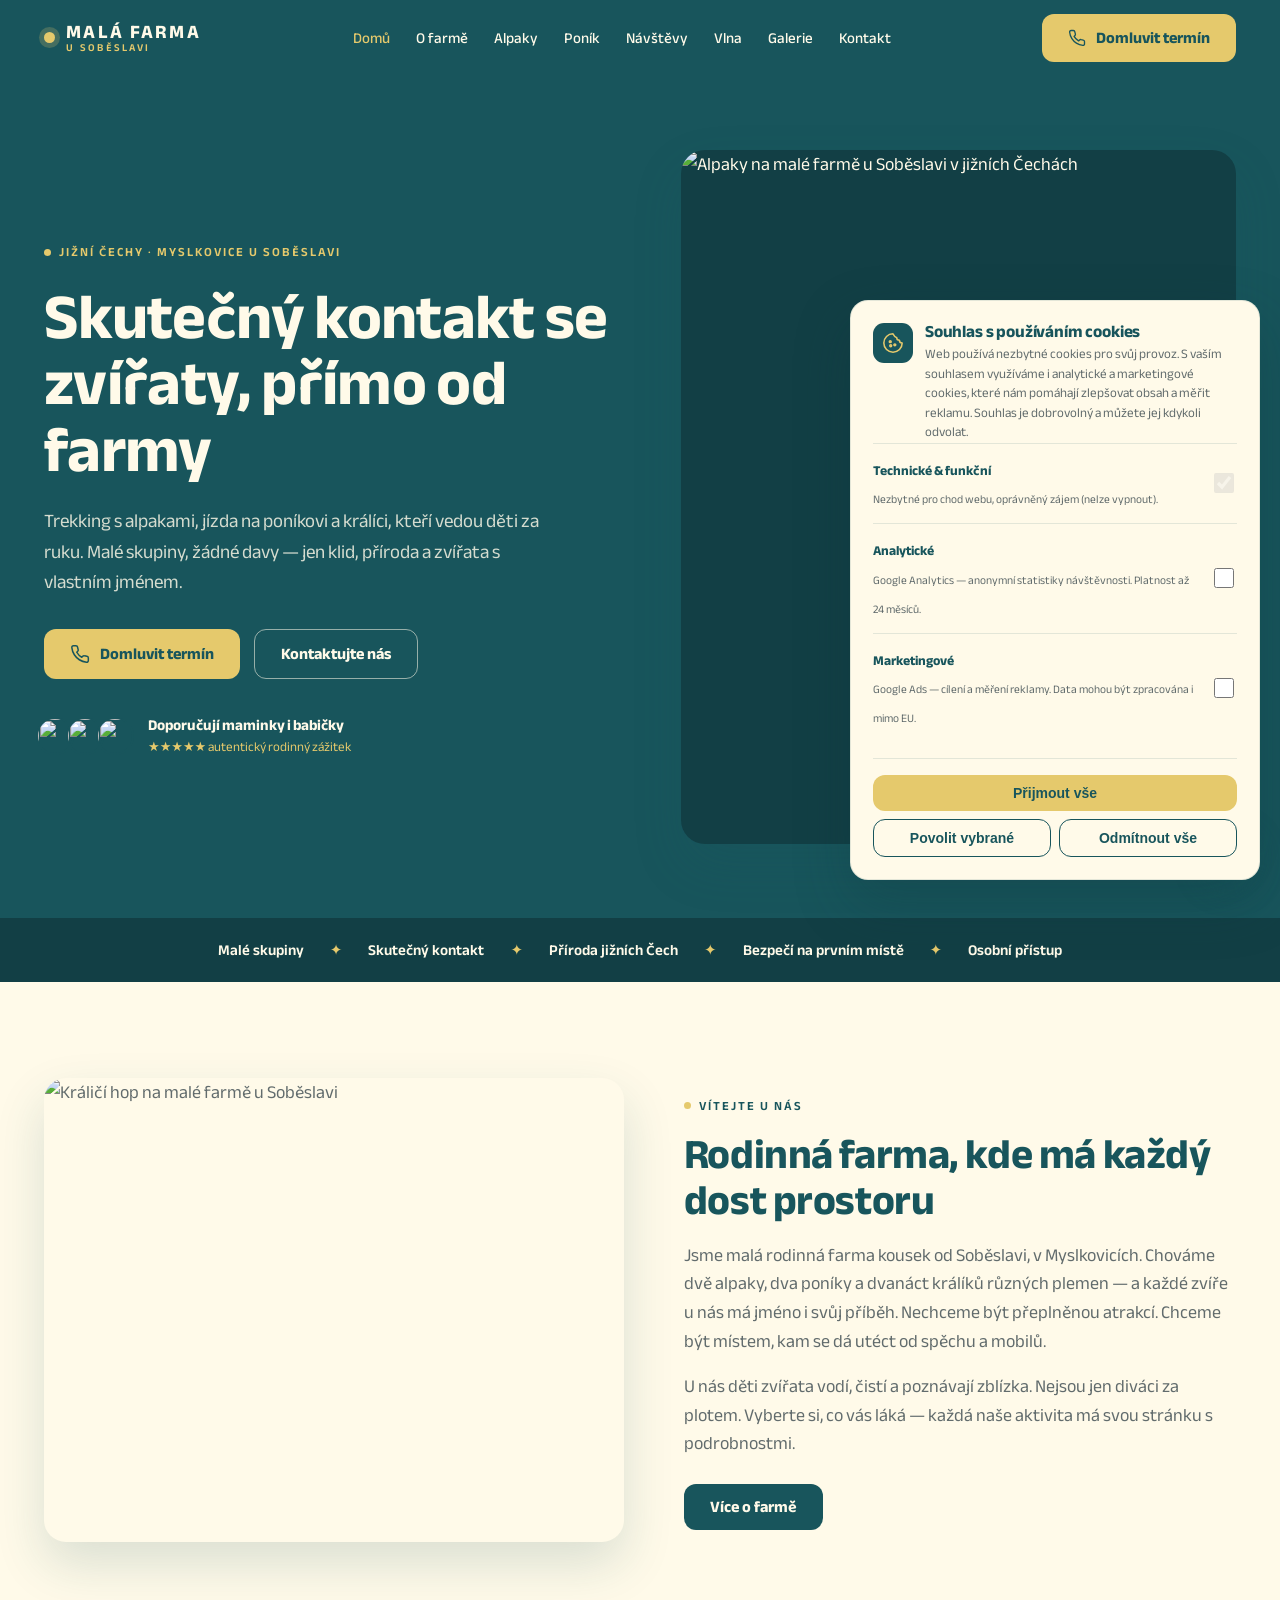
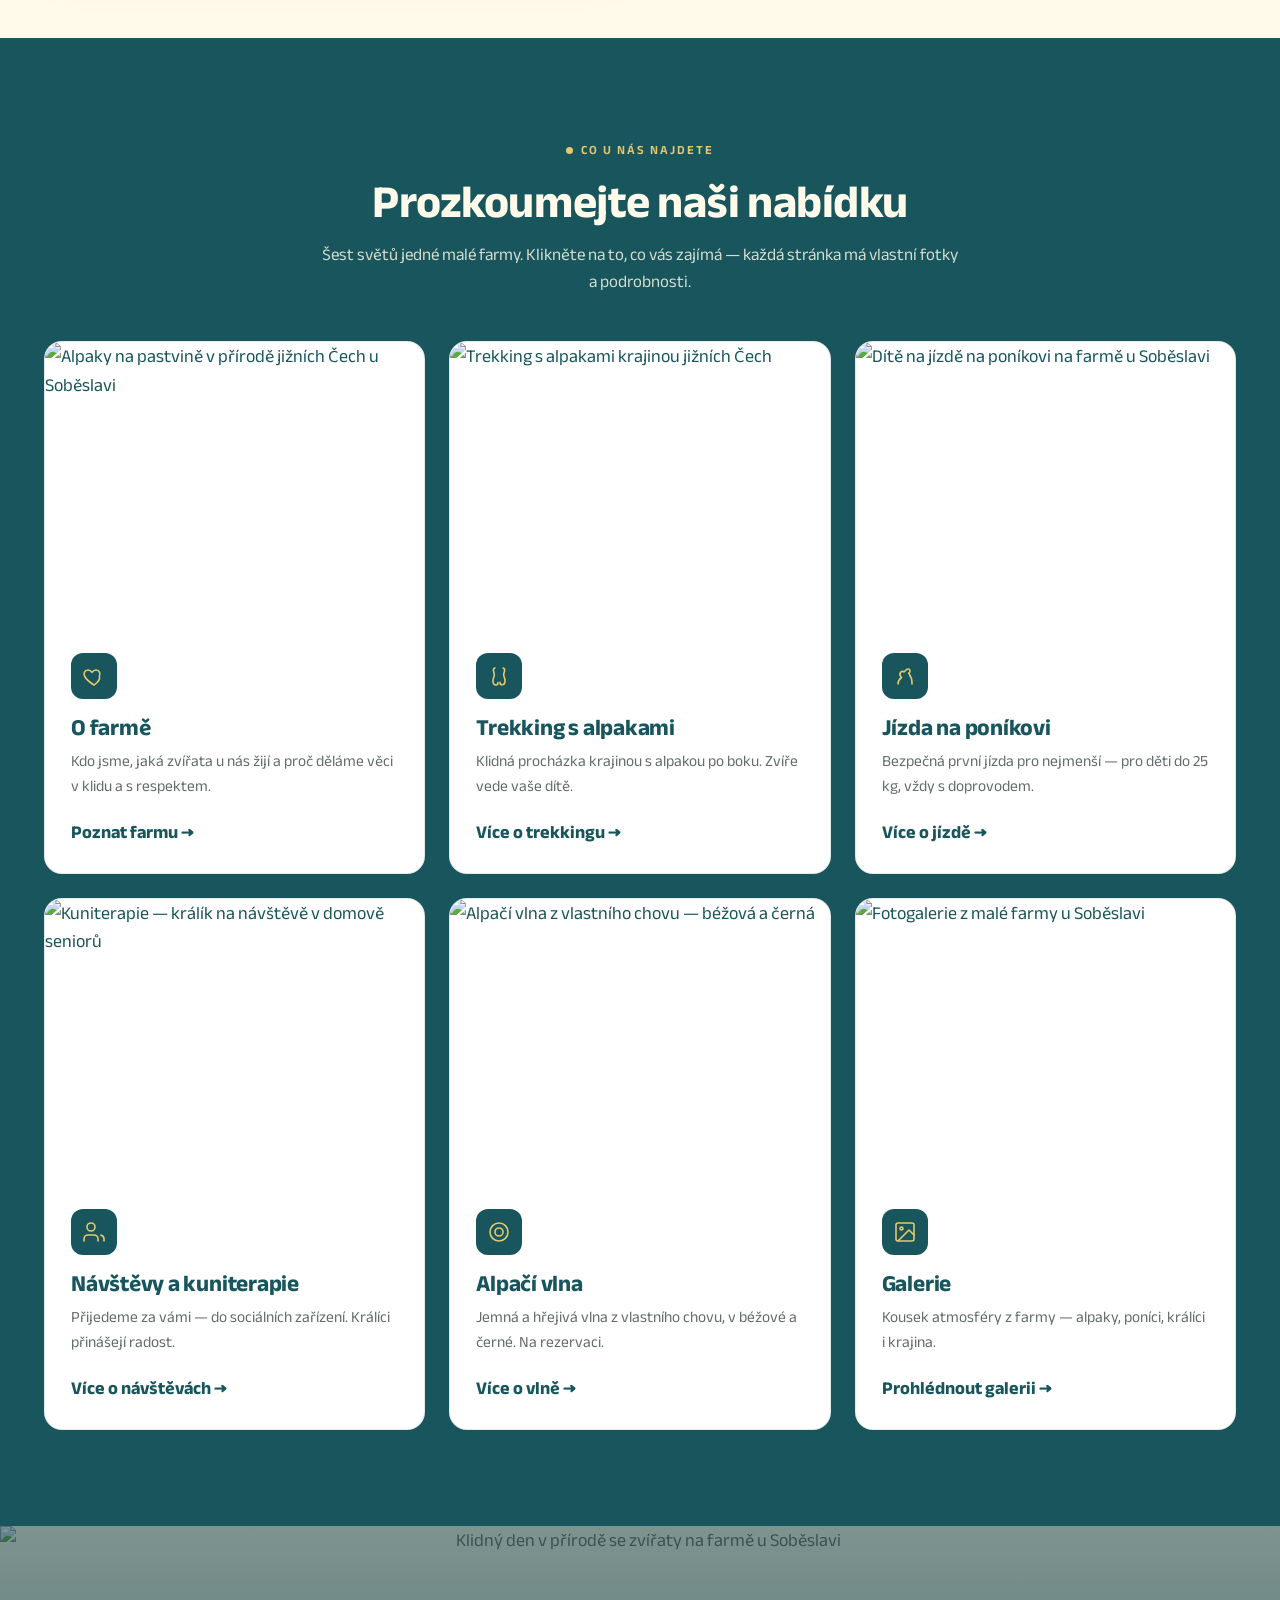
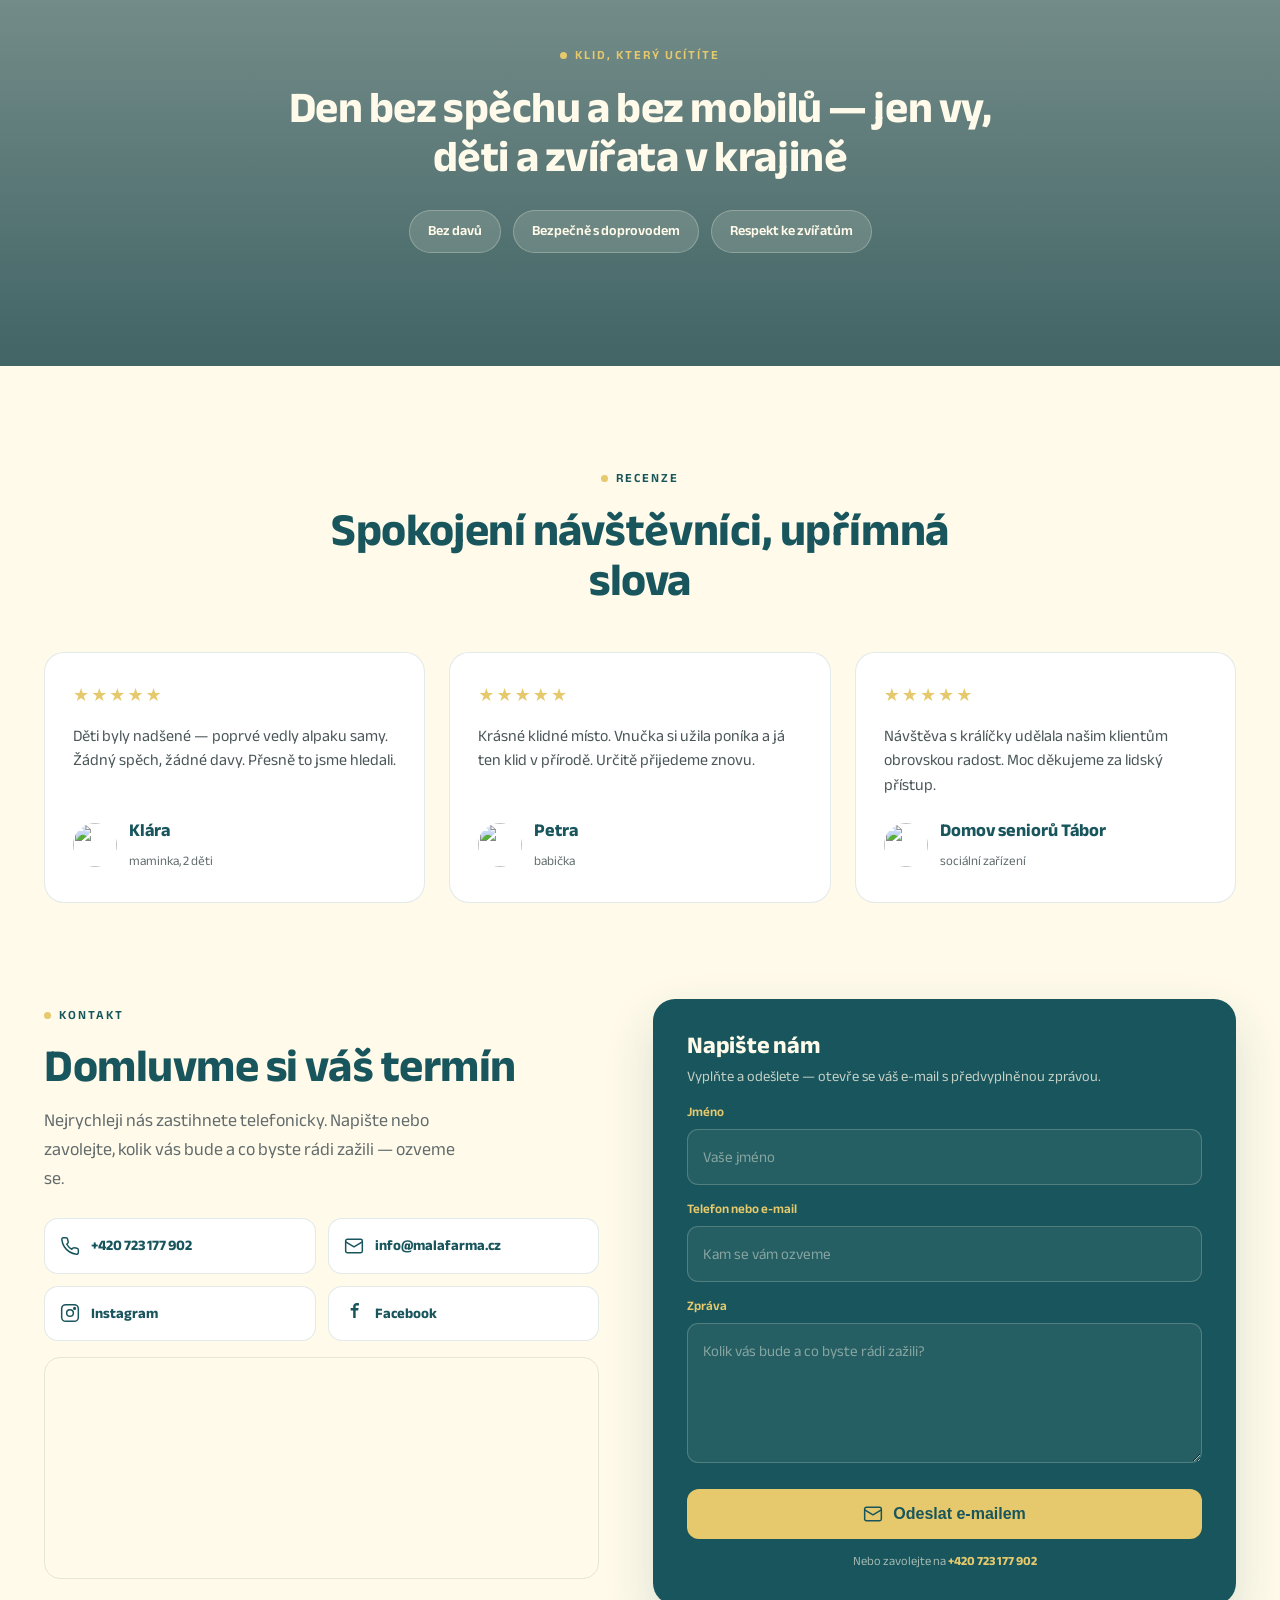
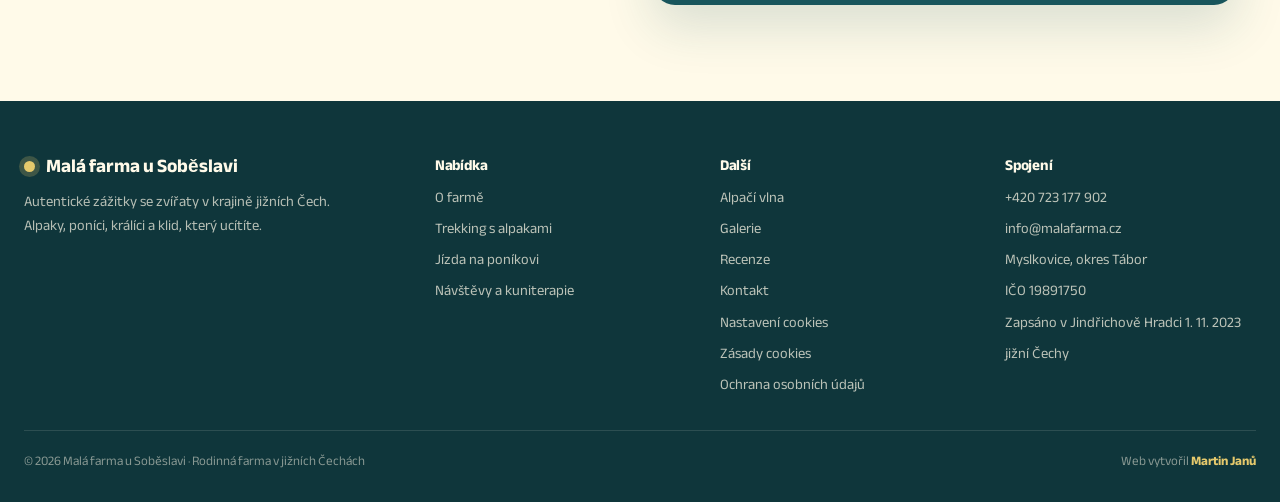
==== index.html @ 9b6f99ad "Add files via upload" ====
<!DOCTYPE html>
<html lang="cs">
<head>
<meta charset="UTF-8">
<script>
  window.dataLayer = window.dataLayer || [];
  function gtag(){dataLayer.push(arguments);}
  gtag('consent', 'default', {
    'analytics_storage': 'denied',
    'ad_storage': 'denied',
    'ad_user_data': 'denied',
    'ad_personalization': 'denied',
    'wait_for_update': 500
  });
</script>

<meta name="viewport" content="width=device-width, initial-scale=1.0">
<title>Malá farma u Soběslavi — alpaky, poníci a zážitky pro děti</title>
<meta name="description" content="Trekking s alpakami, jízda na poníkovi a kuniterapie s králíky u Soběslavi (Myslkovice, jižní Čechy). Malé skupiny, zážitky pro děti. Domluvte termín telefonicky.">
<link rel="canonical" href="https://www.malafarma.cz/">
<meta property="og:type" content="website">
<meta property="og:title" content="Malá farma u Soběslavi — alpaky, poníci a zážitky pro děti">
<meta property="og:description" content="Trekking s alpakami, jízda na poníkovi a kuniterapie s králíky u Soběslavi (Myslkovice, jižní Čechy). Malé skupiny, zážitky pro děti. Domluvte termín telefonicky.">
<meta property="og:image" content="images/alpaky-mala-farma-u-sobeslavi.jpg">
<meta name="twitter:card" content="summary_large_image">
<meta name="keywords" content="malá farma u Soběslavi, farma Soběslav, Myslkovice, alpaky, poníci, trekking s alpakami, zážitky pro děti, jižní Čechy, offline zážitky, kuniterapie, králíci">
<meta property="og:url" content="https://www.malafarma.cz/">
<meta property="og:locale" content="cs_CZ">
<meta property="og:site_name" content="Malá farma u Soběslavi">
<meta name="twitter:title" content="Malá farma u Soběslavi — alpaky, poníci a zážitky pro děti">
<meta name="twitter:description" content="Trekking s alpakami, jízda na poníkovi a kuniterapie s králíky u Soběslavi (Myslkovice, jižní Čechy). Malé skupiny, zážitky pro děti. Domluvte termín telefonicky.">
<meta name="referrer" content="strict-origin-when-cross-origin">
<meta http-equiv="X-Content-Type-Options" content="nosniff">
<link rel="preconnect" href="https://fonts.googleapis.com">
<link rel="preconnect" href="https://fonts.gstatic.com" crossorigin>
<link href="https://fonts.googleapis.com/css2?family=Anek+Bangla:wght@400;500;600;700;800&family=Baloo+2:wght@500;600;700&display=swap" rel="stylesheet">
<link rel="stylesheet" href="styles.css">
<script type="application/ld+json">
{
  "@context": "https://schema.org",
  "@type": "LocalBusiness",
  "@id": "https://www.malafarma.cz/#farma",
  "name": "Malá farma u Soběslavi",
  "url": "https://www.malafarma.cz/",
  "telephone": "+420723177902",
  "email": "info@malafarma.cz",
  "image": "https://www.malafarma.cz/images/alpaky-mala-farma-u-sobeslavi.jpg",
  "priceRange": "$",
  "address": {
    "@type": "PostalAddress",
    "addressLocality": "Myslkovice",
    "addressRegion": "Jihočeský kraj",
    "postalCode": "391 43",
    "addressCountry": "CZ"
  },
  "areaServed": {
    "@type": "AdministrativeArea",
    "name": "Jižní Čechy"
  },
  "sameAs": [
    "https://instagram.com",
    "https://facebook.com"
  ],
  "description": "Rodinná farma u Soběslavi — trekking s alpakami, jízda na poníkovi, kuniterapie s králíky a alpačí vlna.",
  "hasOfferCatalog": {
    "@type": "OfferCatalog",
    "name": "Zážitky a nabídka",
    "itemListElement": [
      {
        "@type": "Offer",
        "itemOffered": {
          "@type": "Service",
          "name": "Trekking s alpakami",
          "url": "https://www.malafarma.cz/trekking-s-alpakami.html"
        }
      },
      {
        "@type": "Offer",
        "itemOffered": {
          "@type": "Service",
          "name": "Jízda na poníkovi",
          "url": "https://www.malafarma.cz/jizda-na-ponikovi.html"
        }
      },
      {
        "@type": "Offer",
        "itemOffered": {
          "@type": "Service",
          "name": "Kuniterapie a návštěvy",
          "url": "https://www.malafarma.cz/navstevy-kuniterapie.html"
        }
      },
      {
        "@type": "Offer",
        "itemOffered": {
          "@type": "Product",
          "name": "Alpačí vlna",
          "url": "https://www.malafarma.cz/alpaci-vlna.html"
        }
      }
    ]
  }
}
</script>
<script type="application/ld+json">
{
  "@context": "https://schema.org",
  "@type": "WebSite",
  "name": "Malá farma u Soběslavi",
  "url": "https://www.malafarma.cz/",
  "inLanguage": "cs"
}
</script>
</head>
<body>

<!-- HEADER -->
<header class="site-header">
  <div class="bar">
    <a class="brand" href="index.html" aria-label="Malá farma u Soběslavi — domů">
      <span class="bdot" aria-hidden="true"></span>
      <span style="display:flex;flex-direction:column;line-height:1.05"><strong>Malá farma</strong><span>u Soběslavi</span></span>
    </a>
    <nav class="nav" aria-label="Hlavní navigace">
      <a href="index.html" class="active">Domů</a>
      <a href="o-farme.html">O farmě</a>
      <a href="trekking-s-alpakami.html">Alpaky</a>
      <a href="jizda-na-ponikovi.html">Poník</a>
      <a href="navstevy-kuniterapie.html">Návštěvy</a>
      <a href="alpaci-vlna.html">Vlna</a>
      <a href="galerie.html">Galerie</a>
      <a href="#kontakt">Kontakt</a>
    </nav>
    <div class="head-actions">
      <a class="btn btn-primary" href="tel:+420723177902">
        <svg width="18" height="18" viewBox="0 0 24 24" fill="none" stroke="currentColor" stroke-width="1.8" stroke-linecap="round" stroke-linejoin="round"><path d="M22 16.9v3a2 2 0 0 1-2.2 2 19.8 19.8 0 0 1-8.6-3 19.5 19.5 0 0 1-6-6 19.8 19.8 0 0 1-3-8.6A2 2 0 0 1 4.1 2h3a2 2 0 0 1 2 1.7c.1 1 .4 1.9.7 2.8a2 2 0 0 1-.5 2.1L8.1 9.9a16 16 0 0 0 6 6l1.3-1.3a2 2 0 0 1 2.1-.4c.9.3 1.8.5 2.8.6a2 2 0 0 1 1.7 2Z"/></svg>
        Domluvit termín
      </a>
      <button class="burger" aria-label="Otevřít menu" aria-expanded="false"><svg width="22" height="22" viewBox="0 0 24 24" fill="none" stroke="currentColor" stroke-width="1.8" stroke-linecap="round"><path d="M4 7h16M4 12h16M4 17h16"/></svg></button>
    </div>
  </div>
  <nav class="mobile-nav" id="mobileNav" aria-label="Mobilní navigace">
    <a href="index.html" class="active">Domů</a>
    <a href="o-farme.html">O farmě</a>
    <a href="trekking-s-alpakami.html">Trekking s alpakami</a>
    <a href="jizda-na-ponikovi.html">Jízda na poníkovi</a>
    <a href="navstevy-kuniterapie.html">Návštěvy a kuniterapie</a>
    <a href="alpaci-vlna.html">Alpačí vlna</a>
    <a href="galerie.html">Galerie</a>
    <a href="#kontakt">Kontakt</a>
    <a class="btn btn-primary" href="tel:+420723177902">Domluvit termín · +420 723 177 902</a>
  </nav>
</header>

<!-- HERO -->
<section class="hero">
  <div class="wrap">
    <div>
      <span class="eyebrow light"><span class="dot"></span>Jižní Čechy · Myslkovice u Soběslavi</span>
      <h1 style="margin-top:20px">Skutečný kontakt se zvířaty, přímo od farmy</h1>
      <p>Trekking s alpakami, jízda na poníkovi a králíci, kteří vedou děti za ruku. Malé skupiny, žádné davy — jen klid, příroda a zvířata s vlastním jménem.</p>
      <div class="hero-actions">
        <a class="btn btn-primary" href="tel:+420723177902">
          <svg width="20" height="20" viewBox="0 0 24 24" fill="none" stroke="currentColor" stroke-width="1.8" stroke-linecap="round" stroke-linejoin="round"><path d="M22 16.9v3a2 2 0 0 1-2.2 2 19.8 19.8 0 0 1-8.6-3 19.5 19.5 0 0 1-6-6 19.8 19.8 0 0 1-3-8.6A2 2 0 0 1 4.1 2h3a2 2 0 0 1 2 1.7c.1 1 .4 1.9.7 2.8a2 2 0 0 1-.5 2.1L8.1 9.9a16 16 0 0 0 6 6l1.3-1.3a2 2 0 0 1 2.1-.4c.9.3 1.8.5 2.8.6a2 2 0 0 1 1.7 2Z"/></svg>
          Domluvit termín
        </a>
        <a class="btn btn-outline on-dark" href="#kontakt">Kontaktujte nás</a>
      </div>
      <div style="display:flex;align-items:center;gap:14px;margin-top:34px">
        <div style="display:flex">
          <img src="images/avatar-maminka-1.jpg" alt="" style="width:38px;height:38px;border-radius:50%;border:2px solid var(--teal);margin-left:-8px;object-fit:cover">
          <img src="images/avatar-babicka-1.jpg" alt="" style="width:38px;height:38px;border-radius:50%;border:2px solid var(--teal);margin-left:-8px;object-fit:cover">
          <img src="images/avatar-maminka-2.jpg" alt="" style="width:38px;height:38px;border-radius:50%;border:2px solid var(--teal);margin-left:-8px;object-fit:cover">
        </div>
        <div style="color:var(--cream)"><div style="font-weight:700;font-size:15px">Doporučují maminky i babičky</div><div style="font-size:13px;color:var(--gold)">★★★★★ autentický rodinný zážitek</div></div>
      </div>
    </div>
    <div class="hero-media">
      <img src="images/alpaky-mala-farma-u-sobeslavi.jpg" alt="Alpaky na malé farmě u Soběslavi v jižních Čechách" width="800" height="1000">
    </div>
  </div>
</section>

<!-- STRIP -->
<div class="strip">
  <div class="wrap">
    <span>Malé skupiny</span><span class="sep">✦</span>
    <span>Skutečný kontakt</span><span class="sep">✦</span>
    <span>Příroda jižních Čech</span><span class="sep">✦</span>
    <span>Bezpečí na prvním místě</span><span class="sep">✦</span>
    <span>Osobní přístup</span>
  </div>
</div>

<!-- INTRO -->
<section class="section cream">
  <div class="wrap split wide-left">
    <div class="media" style="aspect-ratio:5/4"><img src="images/kralici-hop-mala-farma-u-sobeslavi.jpg" alt="Králičí hop na malé farmě u Soběslavi"></div>
    <div>
      <span class="eyebrow"><span class="dot"></span>Vítejte u nás</span>
      <h2 style="margin-top:14px">Rodinná farma, kde má každý dost prostoru</h2>
      <p>Jsme malá rodinná farma kousek od Soběslavi, v Myslkovicích. Chováme dvě alpaky, dva poníky a dvanáct králíků různých plemen — a každé zvíře u nás má jméno i svůj příběh. Nechceme být přeplněnou atrakcí. Chceme být místem, kam se dá utéct od spěchu a mobilů.</p>
      <p>U nás děti zvířata vodí, čistí a poznávají zblízka. Nejsou jen diváci za plotem. Vyberte si, co vás láká — každá naše aktivita má svou stránku s podrobnostmi.</p>
      <a class="btn btn-dark" style="margin-top:26px" href="o-farme.html">Více o farmě</a>
    </div>
  </div>
</section>

<!-- 6 LINK CARDS -->
<section class="section teal" id="nabidka">
  <div class="wrap">
    <div class="section-head">
      <span class="eyebrow light"><span class="dot"></span>Co u nás najdete</span>
      <h2>Prozkoumejte naši nabídku</h2>
      <p>Šest světů jedné malé farmy. Klikněte na to, co vás zajímá — každá stránka má vlastní fotky a podrobnosti.</p>
    </div>
    <div class="grid grid-3">

      <a class="link-card" href="o-farme.html">
        <div class="media"><img src="images/trekking-s-alpakami-jizni-cechy.jpg" alt="Alpaky na pastvině v přírodě jižních Čech u Soběslavi"></div>
        <div class="body">
          <span class="icon-badge"><svg width="24" height="24" viewBox="0 0 24 24" fill="none" stroke="#E5C96C" stroke-width="1.6" stroke-linecap="round" stroke-linejoin="round"><path d="M12 21s-7-4.4-9.3-8.5C1.2 9.6 2.6 6 6 6c2 0 3.2 1.2 4 2.4C10.8 7.2 12 6 14 6c3.4 0 4.8 3.6 3.3 6.5C19 16.6 12 21 12 21Z"/></svg></span>
          <h3>O farmě</h3>
          <p>Kdo jsme, jaká zvířata u nás žijí a proč děláme věci v klidu a s respektem.</p>
          <span class="card-link">Poznat farmu →</span>
        </div>
      </a>

      <a class="link-card" href="trekking-s-alpakami.html">
        <div class="media"><img src="images/alpaka-prasok.webp" alt="Trekking s alpakami krajinou jižních Čech"></div>
        <div class="body">
          <span class="icon-badge"><svg width="24" height="24" viewBox="0 0 24 24" fill="none" stroke="#E5C96C" stroke-width="1.6" stroke-linecap="round" stroke-linejoin="round"><path d="M8 4c-1 0-1.6 1-1.6 2.3 0 1.6.9 2.7.9 4.2 0 2.5-1.3 3.5-1.3 6.2C6 19 7 21 9 21c1.4 0 2-1 2-2.4"/><path d="M16 4c1 0 1.6 1 1.6 2.3 0 1.6-.9 2.7-.9 4.2 0 2.5 1.3 3.5 1.3 6.2 0 2.1-1 4.1-3 4.1-1.4 0-2-1-2-2.4"/></svg></span>
          <h3>Trekking s alpakami</h3>
          <p>Klidná procházka krajinou s alpakou po boku. Zvíře vede vaše dítě.</p>
          <span class="card-link">Více o trekkingu →</span>
        </div>
      </a>

      <a class="link-card" href="jizda-na-ponikovi.html">
        <div class="media"><img src="images/ponik-matysek.webp" alt="Dítě na jízdě na poníkovi na farmě u Soběslavi"></div>
        <div class="body">
          <span class="icon-badge"><svg width="24" height="24" viewBox="0 0 24 24" fill="none" stroke="#E5C96C" stroke-width="1.6" stroke-linecap="round" stroke-linejoin="round"><path d="M5 20c0-3 1.5-5 3.5-6.5C7 12 6.5 10 7.5 8.5 8.4 7.2 10 7 11 8l2-2c1.5-1.5 4-1.5 4 1 0 1-.5 1.8-1.4 2.3.9.6 1.4 1.6 1.4 2.7"/><path d="M17 12c2 1.5 2 5 2 8"/></svg></span>
          <h3>Jízda na poníkovi</h3>
          <p>Bezpečná první jízda pro nejmenší — pro děti do 25 kg, vždy s doprovodem.</p>
          <span class="card-link">Více o jízdě →</span>
        </div>
      </a>

      <a class="link-card" href="navstevy-kuniterapie.html">
        <div class="media"><img src="images/kralik-orion-terapie.webp" alt="Kuniterapie — králík na návštěvě v domově seniorů"></div>
        <div class="body">
          <span class="icon-badge"><svg width="24" height="24" viewBox="0 0 24 24" fill="none" stroke="#E5C96C" stroke-width="1.6" stroke-linecap="round" stroke-linejoin="round"><path d="M16 21v-2a4 4 0 0 0-4-4H6a4 4 0 0 0-4 4v2"/><circle cx="9" cy="7" r="4"/><path d="M22 21v-2a4 4 0 0 0-3-3.87"/></svg></span>
          <h3>Návštěvy a kuniterapie</h3>
          <p>Přijedeme za vámi — do sociálních zařízení. Králíci přinášejí radost.</p>
          <span class="card-link">Více o návštěvách →</span>
        </div>
      </a>

      <a class="link-card" href="alpaci-vlna.html">
        <div class="media"><img src="images/alpaka-prasok-narozeni.webp" alt="Alpačí vlna z vlastního chovu — béžová a černá"></div>
        <div class="body">
          <span class="icon-badge"><svg width="24" height="24" viewBox="0 0 24 24" fill="none" stroke="#E5C96C" stroke-width="1.6" stroke-linecap="round" stroke-linejoin="round"><circle cx="12" cy="12" r="9"/><path d="M8 12a4 4 0 0 1 8 0 4 4 0 0 1-8 0Z"/></svg></span>
          <h3>Alpačí vlna</h3>
          <p>Jemná a hřejivá vlna z vlastního chovu, v béžové a černé. Na rezervaci.</p>
          <span class="card-link">Více o vlně →</span>
        </div>
      </a>

      <a class="link-card" href="galerie.html">
        <div class="media"><img src="images/kralici-hop-akce.webp" alt="Fotogalerie z malé farmy u Soběslavi"></div>
        <div class="body">
          <span class="icon-badge"><svg width="24" height="24" viewBox="0 0 24 24" fill="none" stroke="#E5C96C" stroke-width="1.6" stroke-linecap="round" stroke-linejoin="round"><rect x="3" y="3" width="18" height="18" rx="2"/><circle cx="8.5" cy="8.5" r="1.5"/><path d="m21 15-5-5L5 21"/></svg></span>
          <h3>Galerie</h3>
          <p>Kousek atmosféry z farmy — alpaky, poníci, králíci i krajina.</p>
          <span class="card-link">Prohlédnout galerii →</span>
        </div>
      </a>

    </div>
  </div>
</section>

<!-- BAND -->
<section class="band">
  <img src="images/bezpecne-zazitky-se-zviraty.jpg" alt="Klidný den v přírodě se zvířaty na farmě u Soběslavi">
  <div class="veil"></div>
  <div class="inner">
    <span class="eyebrow light"><span class="dot"></span>Klid, který ucítíte</span>
    <h2 style="margin-top:16px">Den bez spěchu a bez mobilů — jen vy, děti a zvířata v krajině</h2>
    <div class="chips">
      <span class="chip">Bez davů</span>
      <span class="chip">Bezpečně s doprovodem</span>
      <span class="chip">Respekt ke zvířatům</span>
    </div>
  </div>
</section>

<!-- REVIEWS -->
<section class="section cream" id="recenze">
  <div class="wrap">
    <div class="section-head">
      <span class="eyebrow"><span class="dot"></span>Recenze</span>
      <h2>Spokojení návštěvníci, upřímná slova</h2>
    </div>
    <div class="grid grid-3">
      <figure class="review">
        <div class="stars">★★★★★</div>
        <blockquote>Děti byly nadšené — poprvé vedly alpaku samy. Žádný spěch, žádné davy. Přesně to jsme hledali.</blockquote>
        <figcaption><img src="images/avatar-maminka-1.jpg" alt=""><span><span class="who">Klára</span><br><span class="role">maminka, 2 děti</span></span></figcaption>
      </figure>
      <figure class="review">
        <div class="stars">★★★★★</div>
        <blockquote>Krásné klidné místo. Vnučka si užila poníka a já ten klid v přírodě. Určitě přijedeme znovu.</blockquote>
        <figcaption><img src="images/avatar-babicka-1.jpg" alt=""><span><span class="who">Petra</span><br><span class="role">babička</span></span></figcaption>
      </figure>
      <figure class="review">
        <div class="stars">★★★★★</div>
        <blockquote>Návštěva s králíčky udělala našim klientům obrovskou radost. Moc děkujeme za lidský přístup.</blockquote>
        <figcaption><img src="images/avatar-maminka-2.jpg" alt=""><span><span class="who">Domov seniorů Tábor</span><br><span class="role">sociální zařízení</span></span></figcaption>
      </figure>
    </div>
  </div>
</section>

<!-- CONTACT -->
<section class="section cream" id="kontakt" style="padding-top:0">
  <div class="wrap contact-grid">
    <div>
      <span class="eyebrow"><span class="dot"></span>Kontakt</span>
      <h2 style="font-size:clamp(30px,3.8vw,46px);margin-top:14px">Domluvme si váš termín</h2>
      <p style="margin-top:14px;max-width:420px">Nejrychleji nás zastihnete telefonicky. Napište nebo zavolejte, kolik vás bude a co byste rádi zažili — ozveme se.</p>
      <div class="contact-cards">
        <a href="tel:+420723177902"><svg width="20" height="20" viewBox="0 0 24 24" fill="none" stroke="currentColor" stroke-width="1.8" stroke-linecap="round" stroke-linejoin="round"><path d="M22 16.9v3a2 2 0 0 1-2.2 2 19.8 19.8 0 0 1-8.6-3 19.5 19.5 0 0 1-6-6 19.8 19.8 0 0 1-3-8.6A2 2 0 0 1 4.1 2h3a2 2 0 0 1 2 1.7c.1 1 .4 1.9.7 2.8a2 2 0 0 1-.5 2.1L8.1 9.9a16 16 0 0 0 6 6l1.3-1.3a2 2 0 0 1 2.1-.4c.9.3 1.8.5 2.8.6a2 2 0 0 1 1.7 2Z"/></svg>+420 723 177 902</a>
        <a href="mailto:info@malafarma.cz"><svg width="20" height="20" viewBox="0 0 24 24" fill="none" stroke="currentColor" stroke-width="1.8" stroke-linecap="round" stroke-linejoin="round"><rect x="2" y="4" width="20" height="16" rx="2"/><path d="m2 7 10 6 10-6"/></svg>info@malafarma.cz</a>
        <a href="https://instagram.com" target="_blank" rel="noopener noreferrer"><svg width="20" height="20" viewBox="0 0 24 24" fill="none" stroke="currentColor" stroke-width="1.8" stroke-linecap="round" stroke-linejoin="round"><rect x="2" y="2" width="20" height="20" rx="5"/><circle cx="12" cy="12" r="4"/><circle cx="17.5" cy="6.5" r="1"/></svg>Instagram</a>
        <a href="https://facebook.com" target="_blank" rel="noopener noreferrer"><svg width="20" height="20" viewBox="0 0 24 24" fill="currentColor"><path d="M14 9h3l.5-3H14V4.5c0-.8.3-1.5 1.6-1.5H18V.2C17.5.1 16.4 0 15.3 0 12.9 0 11 1.5 11 4.1V6H8v3h3v9h3V9Z"/></svg>Facebook</a>
      </div>
      <div class="map"><iframe title="Mapa — Myslkovice u Soběslavi" src="https://www.google.com/maps?q=Myslkovice,%20So%C4%9Bslav&output=embed" loading="lazy" referrerpolicy="no-referrer-when-downgrade"></iframe></div>
    </div>
    <form class="form-card" id="contactForm">
      <h3>Napište nám</h3>
      <p class="sub">Vyplňte a odešlete — otevře se váš e-mail s předvyplněnou zprávou.</p>
      <label class="field"><span>Jméno</span><input name="name" type="text" placeholder="Vaše jméno" autocomplete="name"></label>
      <label class="field"><span>Telefon nebo e-mail</span><input name="contact" type="text" placeholder="Kam se vám ozveme" autocomplete="tel"></label>
      <label class="field"><span>Zpráva</span><textarea name="message" rows="4" placeholder="Kolik vás bude a co byste rádi zažili?"></textarea></label>
      <button type="submit" class="btn btn-primary">
        <svg width="20" height="20" viewBox="0 0 24 24" fill="none" stroke="currentColor" stroke-width="1.8" stroke-linecap="round" stroke-linejoin="round"><rect x="2" y="4" width="20" height="16" rx="2"/><path d="m2 7 10 6 10-6"/></svg>
        Odeslat e-mailem
      </button>
      <p class="form-note">Nebo zavolejte na <a href="tel:+420723177902">+420 723 177 902</a></p>
    </form>
  </div>
</section>

<!-- FOOTER -->
<footer class="site-footer">
  <div class="cols">
    <div>
      <div class="brand"><span class="bdot" aria-hidden="true"></span><strong>Malá farma u Soběslavi</strong></div>
      <p>Autentické zážitky se zvířaty v krajině jižních Čech. Alpaky, poníci, králíci a klid, který ucítíte.</p>
    </div>
    <div>
      <h4>Nabídka</h4>
      <div class="flinks">
        <a href="o-farme.html">O farmě</a>
        <a href="trekking-s-alpakami.html">Trekking s alpakami</a>
        <a href="jizda-na-ponikovi.html">Jízda na poníkovi</a>
        <a href="navstevy-kuniterapie.html">Návštěvy a kuniterapie</a>
      </div>
    </div>
    <div>
      <h4>Další</h4>
      <div class="flinks">
        <a href="alpaci-vlna.html">Alpačí vlna</a>
        <a href="galerie.html">Galerie</a>
        <a href="index.html#recenze">Recenze</a>
        <a href="index.html#kontakt">Kontakt</a>
        <a href="#" class="open-cookies">Nastavení cookies</a>
        <a href="zasady-cookies.html">Zásady cookies</a>
        <a href="ochrana-osobnich-udaju.html">Ochrana osobních údajů</a>
      </div>
    </div>
    <div>
      <h4>Spojení</h4>
      <div class="flinks">
        <a href="tel:+420723177902">+420 723 177 902</a>
        <a href="mailto:info@malafarma.cz">info@malafarma.cz</a>
        <span style="color:rgba(255,250,233,.72)">Myslkovice, okres Tábor</span><span style="color:rgba(255,250,233,.72)">IČO 19891750</span><span style="color:rgba(255,250,233,.72)">Zapsáno v Jindřichově Hradci 1. 11. 2023</span>
        <span style="color:rgba(255,250,233,.72)">jižní Čechy</span>
      </div>
    </div>
  </div>
  <div class="copy" style="display:flex;flex-wrap:wrap;justify-content:space-between;gap:8px"><span>© 2026 Malá farma u Soběslavi · Rodinná farma v jižních Čechách</span><span>Web vytvořil <a href="https://www.martinjanu.cz" target="_blank" rel="noopener noreferrer" style="color:var(--gold);font-weight:700">Martin Janů</a></span></div>
</footer>

<div id="cookie-banner" class="cookie" role="dialog" aria-modal="true" aria-labelledby="cookie-title" aria-describedby="cookie-desc"><div class="cookie-head"><span class="cookie-ico"><svg width="22" height="22" viewBox="0 0 24 24" fill="none" stroke="currentColor" stroke-width="1.7" stroke-linecap="round" stroke-linejoin="round"><path d="M12 2a10 10 0 1 0 10 10 3 3 0 0 1-3-3 3 3 0 0 1-3-3 3 3 0 0 1-2-1Z"/><circle cx="9" cy="10.5" r="1"/><circle cx="14" cy="14" r="1"/><circle cx="9.5" cy="15" r="1"/></svg></span><div><h4 id="cookie-title">Souhlas s používáním cookies</h4><p id="cookie-desc">Web používá nezbytné cookies pro svůj provoz. S vaším souhlasem využíváme i analytické a marketingové cookies, které nám pomáhají zlepšovat obsah a měřit reklamu. Souhlas je dobrovolný a můžete jej kdykoli odvolat.</p></div></div><div class="cookie-row"><div><span class="lbl">Technické &amp; funkční</span><br><span class="desc">Nezbytné pro chod webu, oprávněný zájem (nelze vypnout).</span></div><input type="checkbox" checked disabled aria-label="Technické cookies"></div><div class="cookie-row"><div><span class="lbl">Analytické</span><br><span class="desc">Google Analytics — anonymní statistiky návštěvnosti. Platnost až 24 měsíců.</span></div><input type="checkbox" id="cookie-analytics" aria-label="Analytické cookies"></div><div class="cookie-row"><div><span class="lbl">Marketingové</span><br><span class="desc">Google Ads — cílení a měření reklamy. Data mohou být zpracována i mimo EU.</span></div><input type="checkbox" id="cookie-marketing" aria-label="Marketingové cookies"></div><div class="cookie-actions"><button id="cookie-all" class="btn btn-primary" type="button">Přijmout vše</button><div class="cookie-actions-row"><button id="cookie-selected" class="btn btn-outline" type="button">Povolit vybrané</button><button id="cookie-decline" class="btn btn-outline" type="button">Odmítnout vše</button></div></div></div>
<button id="cookie-reopen" class="cookie-reopen" type="button" aria-label="Nastavení cookies"><svg width="22" height="22" viewBox="0 0 24 24" fill="none" stroke="currentColor" stroke-width="1.7" stroke-linecap="round" stroke-linejoin="round"><path d="M12 2a10 10 0 1 0 10 10 3 3 0 0 1-3-3 3 3 0 0 1-3-3 3 3 0 0 1-2-1Z"/><circle cx="9" cy="10.5" r="1"/><circle cx="14" cy="14" r="1"/><circle cx="9.5" cy="15" r="1"/></svg></button>
<a class="fab-phone" href="tel:+420723177902" aria-label="Zavolat +420 723 177 902"><svg width="28" height="28" viewBox="0 0 24 24" fill="none" stroke="currentColor" stroke-width="1.8" stroke-linecap="round" stroke-linejoin="round"><path d="M22 16.9v3a2 2 0 0 1-2.2 2 19.8 19.8 0 0 1-8.6-3 19.5 19.5 0 0 1-6-6 19.8 19.8 0 0 1-3-8.6A2 2 0 0 1 4.1 2h3a2 2 0 0 1 2 1.7c.1 1 .4 1.9.7 2.8a2 2 0 0 1-.5 2.1L8.1 9.9a16 16 0 0 0 6 6l1.3-1.3a2 2 0 0 1 2.1-.4c.9.3 1.8.5 2.8.6a2 2 0 0 1 1.7 2Z"/></svg></a>

<script src="script.js" defer></script>
</body>
</html>
---- styles.css ----
/* ===== Malá farma u Soběslavi — sdílený design ===== */
:root{
  --teal:#18555C; --teal-dark:#123F45; --teal-darker:#0f363b;
  --cream:#FFFAE9; --gold:#E5C96C; --gold-2:#CEBB6A;
  --text:#626C6D; --ink:#2E2E2E; --line:rgba(24,85,92,.12);
  --radius:18px; --shadow:0 22px 50px rgba(24,85,92,.16);
  --maxw:1240px;
}
*{box-sizing:border-box}
html{scroll-behavior:smooth}
body{
  margin:0;font-family:'Anek Bangla','Baloo 2',system-ui,sans-serif;
  font-size:18px;line-height:1.6;color:var(--text);background:var(--cream);
  -webkit-font-smoothing:antialiased;
  cursor:url("data:image/svg+xml,%3Csvg xmlns='http://www.w3.org/2000/svg' width='16' height='16'%3E%3Ccircle cx='8' cy='8' r='5' fill='%2318555C' stroke='%23FFFAE9' stroke-width='2'/%3E%3C/svg%3E") 8 8, auto;
}
h1,h2,h3,h4{font-family:'Anek Bangla','Baloo 2',system-ui,sans-serif;font-weight:700;margin:0;line-height:1.1;color:var(--teal);letter-spacing:-.01em}
p{margin:0}
img{display:block;max-width:100%}
a{color:var(--teal);text-decoration:none;transition:opacity .15s ease}
a:hover{opacity:.75}
a,button,summary,label,[role="button"]{
  cursor:url("data:image/svg+xml,%3Csvg xmlns='http://www.w3.org/2000/svg' width='16' height='16'%3E%3Ccircle cx='8' cy='8' r='5' fill='%23E5C96C' stroke='%2318555C' stroke-width='2'/%3E%3C/svg%3E") 8 8, pointer;
}
input,textarea{cursor:auto;font-family:inherit}
::selection{background:var(--gold);color:var(--teal)}
.wrap{max-width:var(--maxw);margin:0 auto;padding-left:24px;padding-right:24px}
.eyebrow{display:inline-flex;align-items:center;gap:8px;font-weight:600;font-size:12.5px;letter-spacing:.16em;text-transform:uppercase;color:var(--teal)}
.eyebrow.light{color:var(--gold)}
.eyebrow .dot{width:7px;height:7px;border-radius:50%;background:var(--gold)}
:focus-visible{outline:3px solid var(--gold);outline-offset:2px;border-radius:6px}

/* Buttons */
.btn{display:inline-flex;align-items:center;gap:10px;font-weight:700;font-size:16px;padding:15px 26px;border-radius:12px;border:0;line-height:1;transition:transform .12s ease,background-color .18s ease,color .18s ease,border-color .18s ease,box-shadow .18s ease}
.btn:hover{opacity:1;transform:translateY(-1px)}
.btn-primary{background:var(--gold);color:var(--teal)}
.btn-primary:hover{background:var(--gold);color:var(--teal);box-shadow:0 0 0 2px var(--teal)}
.btn-outline{background:transparent;color:var(--teal);border:1.1px solid var(--teal)}
.btn-outline:hover{background:transparent;color:var(--teal);border-color:var(--gold);box-shadow:0 0 0 0.2px var(--gold)}
.btn-outline.on-dark{color:var(--cream);border:1.1px solid rgba(255,250,233,.55)}
.btn-outline.on-dark:hover{background:transparent;color:var(--cream);border-color:var(--gold);box-shadow:0 0 0 0.2px var(--gold)}
.btn-dark{background:var(--teal);color:var(--cream)}
.btn-dark:hover{background:var(--teal);color:var(--cream);box-shadow:0 0 0 2px var(--gold)}

/* Header */
.site-header{position:sticky;top:0;z-index:50;background:var(--teal)}
.site-header .bar{display:flex;align-items:center;justify-content:space-between;gap:20px;padding:14px 24px;max-width:var(--maxw);margin:0 auto}
.brand{display:flex;align-items:center;gap:11px;color:var(--cream)}
.brand .bdot{width:11px;height:11px;border-radius:50%;background:var(--gold);box-shadow:0 0 0 5px rgba(229,201,108,.22)}
.brand strong{font-family:'Anek Bangla',sans-serif;font-weight:700;font-size:19px;color:var(--cream);line-height:1}
.brand span{font-size:10.5px;letter-spacing:.22em;text-transform:uppercase;color:var(--gold);font-weight:600}
.nav{display:flex;align-items:center;gap:26px}
.nav a{color:var(--cream);font-weight:500;font-size:15px}
.nav a.active{color:var(--gold)}
.head-actions{display:flex;align-items:center;gap:10px}
.burger{display:none;align-items:center;justify-content:center;width:44px;height:44px;border-radius:11px;border:1px solid rgba(255,250,233,.28);background:transparent;color:var(--cream)}
.burger.open{background:var(--gold);color:var(--teal);border-color:var(--gold)}
.mobile-nav{display:none;flex-direction:column;padding:6px 24px 18px;border-top:1px solid rgba(255,250,233,.12)}
.mobile-nav.show{display:flex}
.mobile-nav a{color:var(--cream);font-weight:600;padding:12px 4px;border-bottom:1px solid rgba(255,250,233,.08)}
.mobile-nav a.active{color:var(--gold)}
.mobile-nav .btn{margin-top:14px;justify-content:center}

/* Page hero */
.hero{background:var(--teal);color:var(--cream)}
.hero .wrap{display:grid;grid-template-columns:1.05fr 1fr;gap:54px;align-items:center;padding-top:74px;padding-bottom:74px}
.hero h1{color:var(--cream);font-size:clamp(38px,5.2vw,64px);line-height:1.04}
.hero p{font-size:19px;color:rgba(255,250,233,.82);margin-top:22px;max-width:520px}
.hero-actions{display:flex;flex-wrap:wrap;gap:14px;margin-top:32px}
.hero-media{border-radius:24px;overflow:hidden;aspect-ratio:4/5;background:var(--teal-dark);box-shadow:var(--shadow)}
.hero-media img{width:100%;height:100%;object-fit:cover}
.hero.compact .wrap{padding-top:60px;padding-bottom:60px}

/* Feature strip */
.strip{background:var(--teal-dark)}
.strip .wrap{display:flex;flex-wrap:wrap;justify-content:center;align-items:center;gap:14px 26px;padding:20px 24px}
.strip span{color:var(--cream);font-weight:600;font-size:15px}
.strip .sep{color:var(--gold);font-weight:700}

/* Sections */
.section{padding:96px 0}
.section.cream{background:var(--cream)}
.section.teal{background:var(--teal)}
.section.teal h2,.section.teal h3{color:var(--cream)}
.section.dark{background:var(--teal-dark)}
.section.dark h2,.section.dark h3{color:var(--cream)}
.section-head{text-align:center;max-width:640px;margin:0 auto 46px}
.section-head h2{font-size:clamp(30px,3.8vw,46px);margin-top:14px}
.section-head p{margin-top:14px;font-size:17px}
.section.teal .section-head p,.section.dark .section-head p{color:rgba(255,250,233,.82)}

/* Cards grid */
.grid{display:grid;gap:24px}
.grid-3{grid-template-columns:repeat(3,1fr)}
.grid-2{grid-template-columns:repeat(2,1fr)}
.link-card{background:#fff;border:1px solid var(--line);border-radius:var(--radius);overflow:hidden;display:flex;flex-direction:column;transition:transform .15s ease,box-shadow .15s ease}
.link-card:hover{transform:translateY(-4px);box-shadow:var(--shadow);opacity:1}
.link-card .media{aspect-ratio:4/3;overflow:hidden}
.link-card .media img{width:100%;height:100%;object-fit:cover;transition:transform .4s ease}
.link-card:hover .media img{transform:scale(1.05)}
.link-card .body{padding:26px;display:flex;flex-direction:column;flex:1}
.icon-badge{display:inline-flex;align-items:center;justify-content:center;width:46px;height:46px;border-radius:12px;background:var(--teal);margin-bottom:16px}
.link-card h3,.section.teal .link-card h3,.section.dark .link-card h3{font-size:23px;color:var(--teal)}
.link-card p{font-size:15.5px;margin-top:10px;flex:1;color:var(--text)}
.card-link{display:inline-flex;align-items:center;gap:8px;margin-top:18px;color:var(--teal);font-weight:700}
.card-gold{background:var(--gold)}
.card-gold p{color:#3d4a2f}

/* Split content */
.split{display:grid;grid-template-columns:1fr 1fr;gap:60px;align-items:center}
.split.wide-left{grid-template-columns:1.05fr 1fr}
.split .media{border-radius:22px;overflow:hidden;box-shadow:var(--shadow)}
.split .media img{width:100%;height:100%;object-fit:cover}
.split h2{font-size:clamp(28px,3.6vw,42px)}
.split p{font-size:18px;margin-top:16px}
.stat-row{display:grid;grid-template-columns:repeat(3,1fr);gap:14px;margin-top:30px}
.stat{background:#fff;border:1px solid var(--line);border-radius:16px;padding:18px}
.stat .n{font-weight:800;font-size:26px;color:var(--teal)}
.stat .l{font-size:13.5px;font-weight:600;margin-top:2px}
.stat.on{background:var(--teal)}
.stat.on .n{color:var(--gold)}
.stat.on .l{color:var(--cream)}

/* Checklist */
.checks{display:flex;flex-direction:column;gap:12px;margin-top:24px}
.check{display:flex;gap:12px;align-items:flex-start;font-weight:500}
.check svg{flex:none;margin-top:3px}
.on-dark .check{color:var(--cream)}

/* Band */
.band{position:relative;min-height:440px;display:flex;align-items:center;justify-content:center;text-align:center;padding:80px 24px;overflow:hidden}
.band img{position:absolute;inset:0;width:100%;height:100%;object-fit:cover}
.band .veil{position:absolute;inset:0;background:linear-gradient(180deg,rgba(18,63,69,.55),rgba(18,63,69,.8))}
.band .inner{position:relative;max-width:720px}
.band h2{color:var(--cream);font-size:clamp(28px,3.8vw,44px);line-height:1.12}
.chips{display:flex;flex-wrap:wrap;justify-content:center;gap:12px;margin-top:28px}
.chip{background:rgba(255,250,233,.14);border:1px solid rgba(255,250,233,.25);color:var(--cream);border-radius:999px;padding:9px 18px;font-weight:600;font-size:14px}

/* Gallery */
.gallery{display:grid;grid-template-columns:repeat(4,1fr);grid-auto-rows:190px;gap:16px}
.gallery .cell{border-radius:var(--radius);overflow:hidden}
.gallery .cell img{width:100%;height:100%;object-fit:cover;transition:transform .4s ease}
.gallery .cell:hover img{transform:scale(1.06)}
.gallery .big{grid-column:span 2;grid-row:span 2}
.gallery .wide{grid-column:span 2}

/* Lightbox */
.lightbox{position:fixed;inset:0;z-index:100;display:none;align-items:center;justify-content:center;background:rgba(15,54,59,.92);padding:24px}
.lightbox.show{display:flex}
.lightbox img{max-width:min(92vw,1100px);max-height:86vh;border-radius:14px;box-shadow:0 30px 70px rgba(0,0,0,.5)}
.lightbox .close{position:absolute;top:20px;right:24px;width:46px;height:46px;border-radius:50%;background:var(--cream);color:var(--teal);border:0;font-size:24px;display:flex;align-items:center;justify-content:center}

/* Reviews */
.review{background:#fff;border:1px solid var(--line);border-radius:20px;padding:28px;margin:0;display:flex;flex-direction:column}
.review .stars{color:var(--gold);font-size:18px;letter-spacing:2px}
.review blockquote{font-size:16px;color:#4a5658;margin:14px 0 0;flex:1;line-height:1.55}
.review figcaption{margin-top:18px;display:flex;align-items:center;gap:12px}
.review figcaption img{width:44px;height:44px;border-radius:50%;object-fit:cover}
.review .who{font-weight:700;color:var(--teal)}
.review .role{font-size:13px;color:var(--text)}

/* FAQ */
.faq{display:flex;flex-direction:column;gap:14px;max-width:920px;margin:0 auto}
.faq details{background:var(--cream);border-radius:16px;overflow:hidden;border:1px solid var(--line)}
.faq summary{list-style:none;display:flex;align-items:center;justify-content:space-between;gap:16px;padding:20px 24px;font-weight:700;font-size:17px;color:var(--teal)}
.faq summary::-webkit-details-marker{display:none}
.faq summary .pm{flex:none;width:28px;height:28px;border-radius:50%;background:var(--teal);color:var(--gold);display:inline-flex;align-items:center;justify-content:center;font-weight:800;font-size:18px}
.faq details[open] summary .pm{background:var(--gold);color:var(--teal)}
.faq .ans{padding:0 24px 22px;font-size:15.5px;color:#4a5658}

/* Contact */
.contact-grid{display:grid;grid-template-columns:1fr 1.05fr;gap:54px;align-items:start}
.contact-cards{display:grid;grid-template-columns:1fr 1fr;gap:12px;margin-top:26px}
.contact-cards a{display:flex;align-items:center;gap:11px;background:#fff;border:1px solid var(--line);border-radius:14px;padding:15px;font-weight:700;font-size:14.5px;color:var(--teal)}
.map{border-radius:16px;overflow:hidden;margin-top:16px;border:1px solid var(--line);min-height:220px}
.map iframe{width:100%;height:100%;min-height:220px;border:0;display:block}
.form-card{background:var(--teal);border-radius:22px;padding:34px;box-shadow:var(--shadow)}
.form-card h3{color:var(--cream);font-size:24px}
.form-card .sub{color:rgba(255,250,233,.75);font-size:14.5px;margin-top:6px}
.field{display:block;margin-top:14px}
.field span{display:block;color:var(--gold);font-weight:600;font-size:13px;margin-bottom:6px}
.field input,.field textarea{width:100%;padding:13px 15px;border-radius:11px;border:1px solid rgba(255,250,233,.2);background:rgba(255,250,233,.06);color:var(--cream);font-size:15px;outline:none}
.field input::placeholder,.field textarea::placeholder{color:rgba(255,250,233,.45)}
.form-card .btn{width:100%;justify-content:center;margin-top:18px}
.form-note{color:rgba(255,250,233,.6);font-size:12.5px;text-align:center;margin-top:12px}
.form-note a{color:var(--gold);font-weight:700}

/* Footer */
.site-footer{background:var(--teal-darker);color:var(--cream);padding:56px 24px 30px}
.site-footer .cols{max-width:var(--maxw);margin:0 auto;display:grid;grid-template-columns:1.5fr 1fr 1fr 1fr;gap:34px}
.site-footer h4{color:var(--cream);font-size:15px;margin-bottom:12px}
.site-footer .flinks{display:flex;flex-direction:column;gap:8px;font-size:14.5px}
.site-footer .flinks a{color:rgba(255,250,233,.72)}
.site-footer p{font-size:14.5px;color:rgba(255,250,233,.7);max-width:320px}
.site-footer .brand{margin-bottom:14px}
.copy{max-width:var(--maxw);margin:34px auto 0;padding-top:20px;border-top:1px solid rgba(255,250,233,.12);font-size:13px;color:rgba(255,250,233,.5)}

/* Floating phone */
.fab-phone{position:fixed;right:20px;bottom:20px;z-index:60;display:inline-flex;align-items:center;justify-content:center;width:60px;height:60px;border-radius:50%;background:var(--teal);box-shadow:0 10px 26px rgba(24,85,92,.4);color:var(--gold-2);transition:background-color .15s ease,color .15s ease}
.fab-phone:hover{background:var(--gold-2);color:var(--teal-dark);opacity:1}

@keyframes floaty{0%,100%{transform:translateY(0)}50%{transform:translateY(-8px)}}
.float-tag{animation:floaty 5s ease-in-out infinite}

/* ===== Hravé efekty ===== */
/* Reveal při scrollu */
.reveal{opacity:0;transform:translateY(22px);transition:opacity .6s ease,transform .6s cubic-bezier(.22,.61,.36,1)}
.reveal.in{opacity:1;transform:none}

/* Houpání ikony v kartě při najetí */
.link-card .icon-badge{transition:transform .35s cubic-bezier(.34,1.56,.64,1)}
.link-card:hover .icon-badge{transform:rotate(-8deg) scale(1.08)}

/* Pulz plovoucího telefonu — upoutá k CTA */
@keyframes phonePulse{0%{box-shadow:0 10px 26px rgba(24,85,92,.4),0 0 0 0 rgba(229,201,108,.5)}70%{box-shadow:0 10px 26px rgba(24,85,92,.4),0 0 0 16px rgba(229,201,108,0)}100%{box-shadow:0 10px 26px rgba(24,85,92,.4),0 0 0 0 rgba(229,201,108,0)}}
.fab-phone{animation:phonePulse 2.6s ease-out infinite}
.fab-phone:hover{animation:none}

/* Jemné nadzvednutí recenzí a statistik */
.review,.stat{transition:transform .2s ease,box-shadow .2s ease}
.review:hover,.stat:hover{transform:translateY(-3px);box-shadow:var(--shadow)}

@media(prefers-reduced-motion:reduce){
  .reveal{opacity:1;transform:none;transition:none}
  .fab-phone,.float-tag{animation:none}
  .link-card:hover .icon-badge{transform:none}
}

/* Stopy tlapek za kurzorem */
.paw-layer{position:fixed;inset:0;pointer-events:none;z-index:65;overflow:hidden}
.paw-step{position:absolute;top:0;left:0;width:20px;height:20px;opacity:0;will-change:transform,opacity}
@media(prefers-reduced-motion:reduce){.paw-layer{display:none}}

/* Carousel galerie */
.carousel{position:relative;padding:0 8px}
.carousel-viewport{overflow:hidden;border-radius:var(--radius)}
.carousel-track{display:flex;gap:20px;transition:transform .55s cubic-bezier(.22,.61,.36,1);will-change:transform;touch-action:pan-y}
.carousel-track.dragging{transition:none;cursor:grabbing}
.slide{position:relative;flex:0 0 calc((100% - 20px)/2);border-radius:var(--radius);overflow:hidden;box-shadow:var(--shadow);background:var(--teal-dark);aspect-ratio:4/3}
.slide img{width:100%;height:100%;object-fit:cover;display:block;transition:transform .4s ease;-webkit-user-drag:none;user-select:none;pointer-events:none}
.slide:hover img{transform:scale(1.05)}
.slide-cap{position:absolute;left:0;right:0;bottom:0;padding:22px 16px 12px;color:var(--cream);font-weight:600;font-size:14.5px;background:linear-gradient(transparent,rgba(15,54,59,.72));opacity:0;transform:translateY(6px);transition:opacity .25s ease,transform .25s ease}
.slide:hover .slide-cap{opacity:1;transform:none}
.carousel-btn{position:absolute;top:calc(50% - 22px);transform:translateY(-50%);z-index:5;width:52px;height:52px;border-radius:50%;border:0;background:var(--cream);color:var(--teal);box-shadow:0 8px 22px rgba(24,85,92,.22);display:flex;align-items:center;justify-content:center;transition:background-color .15s ease,color .15s ease,transform .15s ease}
.carousel-btn:hover{background:var(--gold);color:var(--teal);transform:translateY(-50%) scale(1.06)}
.carousel-btn.prev{left:-6px}
.carousel-btn.next{right:-6px}
.carousel-btn:disabled{opacity:.35;pointer-events:none}
.carousel-dots{display:flex;justify-content:center;gap:9px;margin-top:24px;flex-wrap:wrap}
.carousel-dots button{width:9px;height:9px;padding:0;border:0;border-radius:50%;background:rgba(24,85,92,.25);transition:background-color .2s ease,width .2s ease}
.carousel-dots button.active{background:var(--teal);width:26px;border-radius:6px}
@media(max-width:1000px){.slide{flex-basis:100%}}
@media(max-width:640px){.slide{flex-basis:100%}.carousel-btn{width:44px;height:44px}}

/* Cookie lišta */
.cookie{position:fixed;bottom:20px;left:20px;right:20px;max-width:410px;z-index:80;background:var(--cream);border:1px solid var(--line);border-radius:18px;box-shadow:0 22px 55px rgba(15,54,59,.28);padding:22px;display:none}
.cookie.show{display:block;animation:cookieIn .35s ease both}
@keyframes cookieIn{from{opacity:0;transform:translateY(16px)}to{opacity:1;transform:none}}
@media(min-width:560px){.cookie{left:auto;right:20px}}
.cookie-head{display:flex;align-items:flex-start;gap:12px}
.cookie-ico{flex:none;display:inline-flex;align-items:center;justify-content:center;width:40px;height:40px;border-radius:11px;background:var(--teal);color:var(--gold)}
.cookie h4{font-size:17px}
.cookie-head p{font-size:13px;color:var(--text);margin-top:3px;line-height:1.5}
.cookie-row{display:flex;align-items:center;justify-content:space-between;gap:12px;padding:11px 0;border-top:1px solid var(--line)}
.cookie-row:first-of-type{margin-top:14px}
.cookie-row .lbl{font-weight:700;font-size:13.5px;color:var(--teal)}
.cookie-row .desc{font-size:11.5px;color:var(--text)}
.cookie-row input[type=checkbox]{flex:none;width:20px;height:20px;accent-color:var(--teal);cursor:pointer}
.cookie-row input:disabled{opacity:.45;cursor:not-allowed}
.cookie-actions{display:flex;flex-direction:column;gap:8px;margin-top:16px;border-top:1px solid var(--line);padding-top:16px}
.cookie-actions .btn{width:100%;justify-content:center;padding:11px 10px;font-size:14px}
.cookie-actions-row{display:flex;gap:8px}
.cookie-actions-row .btn{flex:1}
.cookie-reopen{position:fixed;bottom:20px;left:20px;z-index:79;width:48px;height:48px;border-radius:50%;border:1px solid var(--line);background:var(--cream);color:var(--teal);box-shadow:0 8px 22px rgba(24,85,92,.22);display:none;align-items:center;justify-content:center;transition:background-color .15s ease,color .15s ease,transform .15s ease}
.cookie-reopen.show{display:inline-flex}
.cookie-reopen:hover{background:var(--gold);color:var(--teal);transform:scale(1.06)}

/* Responsive — tablet */
@media(max-width:1000px){
  .grid-3{grid-template-columns:repeat(2,1fr)}
  .hero .wrap{gap:40px}
  .section{padding:76px 0}
}
/* Responsive — mobile */
@media(max-width:760px){
  body{font-size:17px}
  .nav{display:none}
  .head-actions .btn{display:none}
  .burger{display:inline-flex}
  .hero .wrap{grid-template-columns:1fr;gap:34px;padding-top:44px;padding-bottom:52px}
  .hero-media{max-width:420px}
  .split{grid-template-columns:1fr !important;gap:34px}
  .grid-3,.grid-2{grid-template-columns:1fr}
  .contact-grid{grid-template-columns:1fr;gap:36px}
  .gallery{grid-template-columns:repeat(2,1fr);grid-auto-rows:150px}
  .gallery .big,.gallery .wide{grid-column:span 1;grid-row:span 1}
  .stat-row{grid-template-columns:1fr}
  .contact-cards{grid-template-columns:1fr}
  .site-footer .cols{grid-template-columns:1fr 1fr;gap:26px}
}
@media(max-width:440px){
  .site-footer .cols{grid-template-columns:1fr}
}
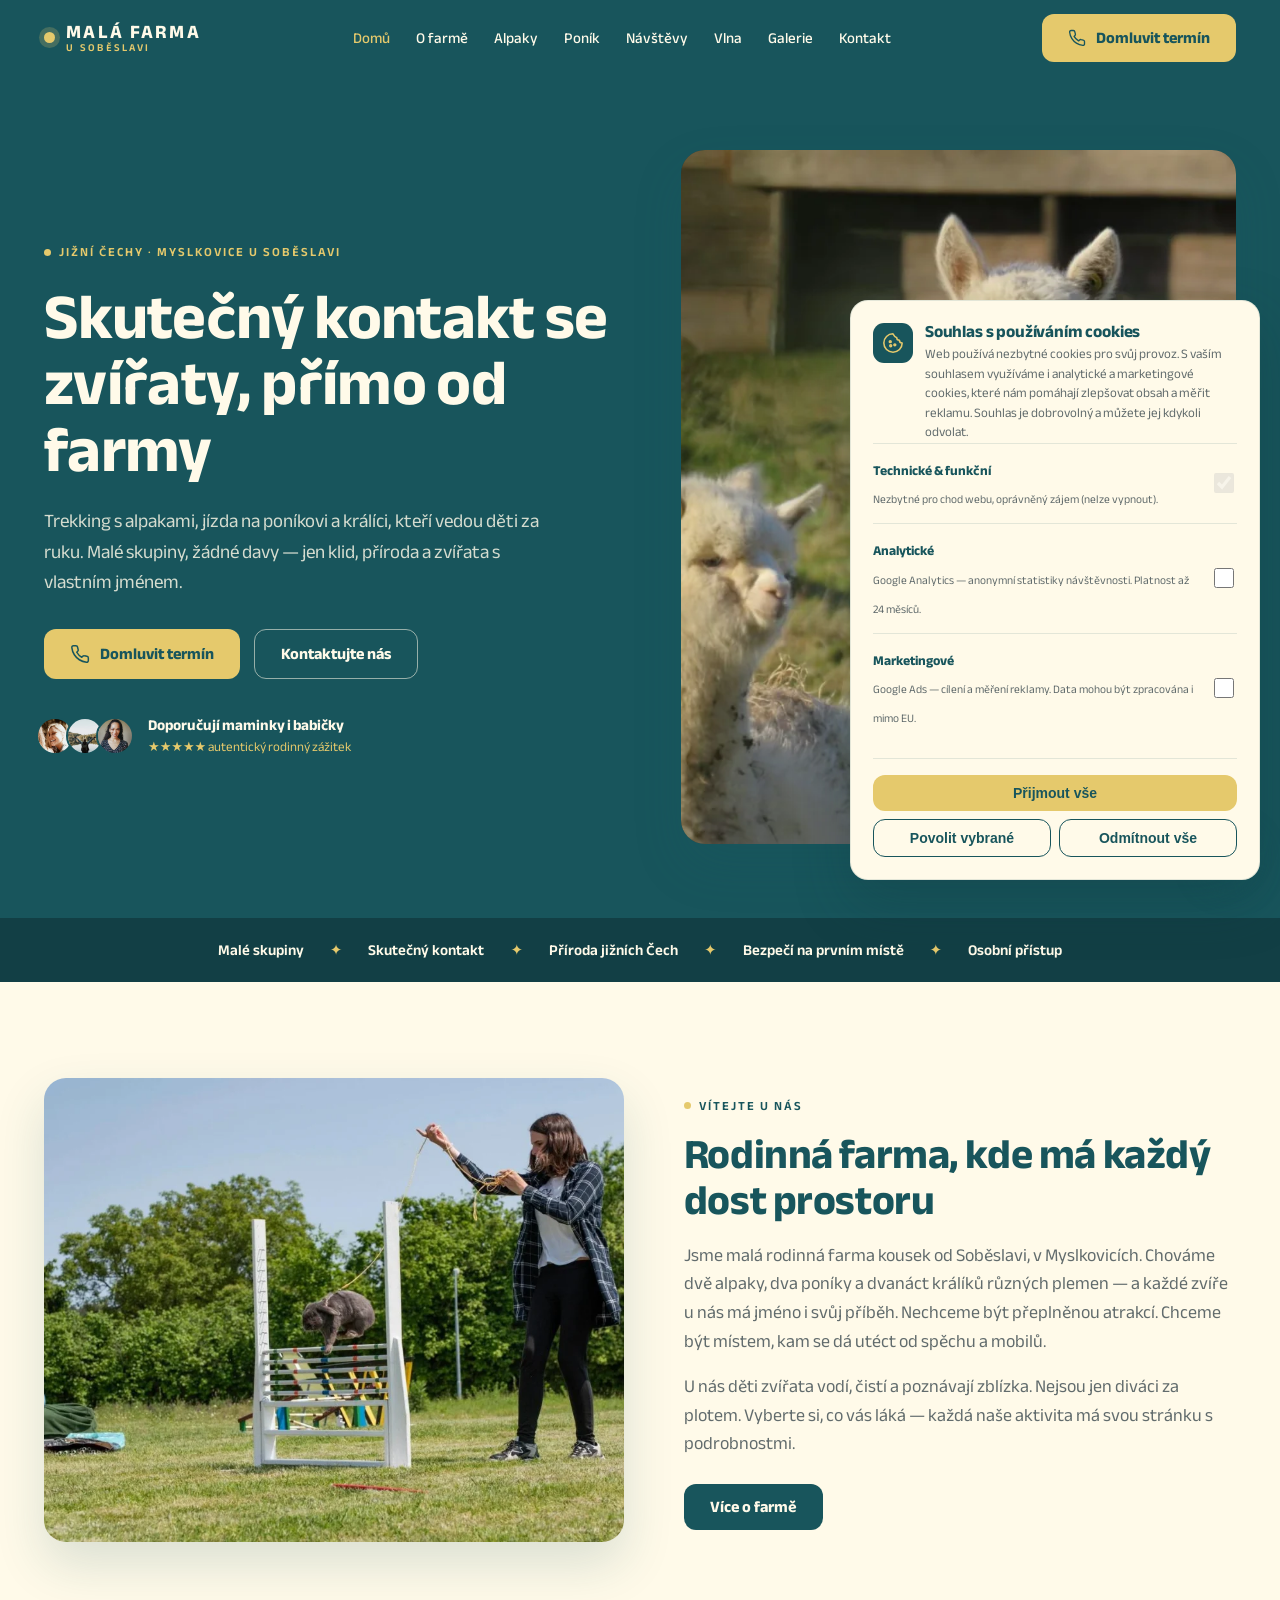
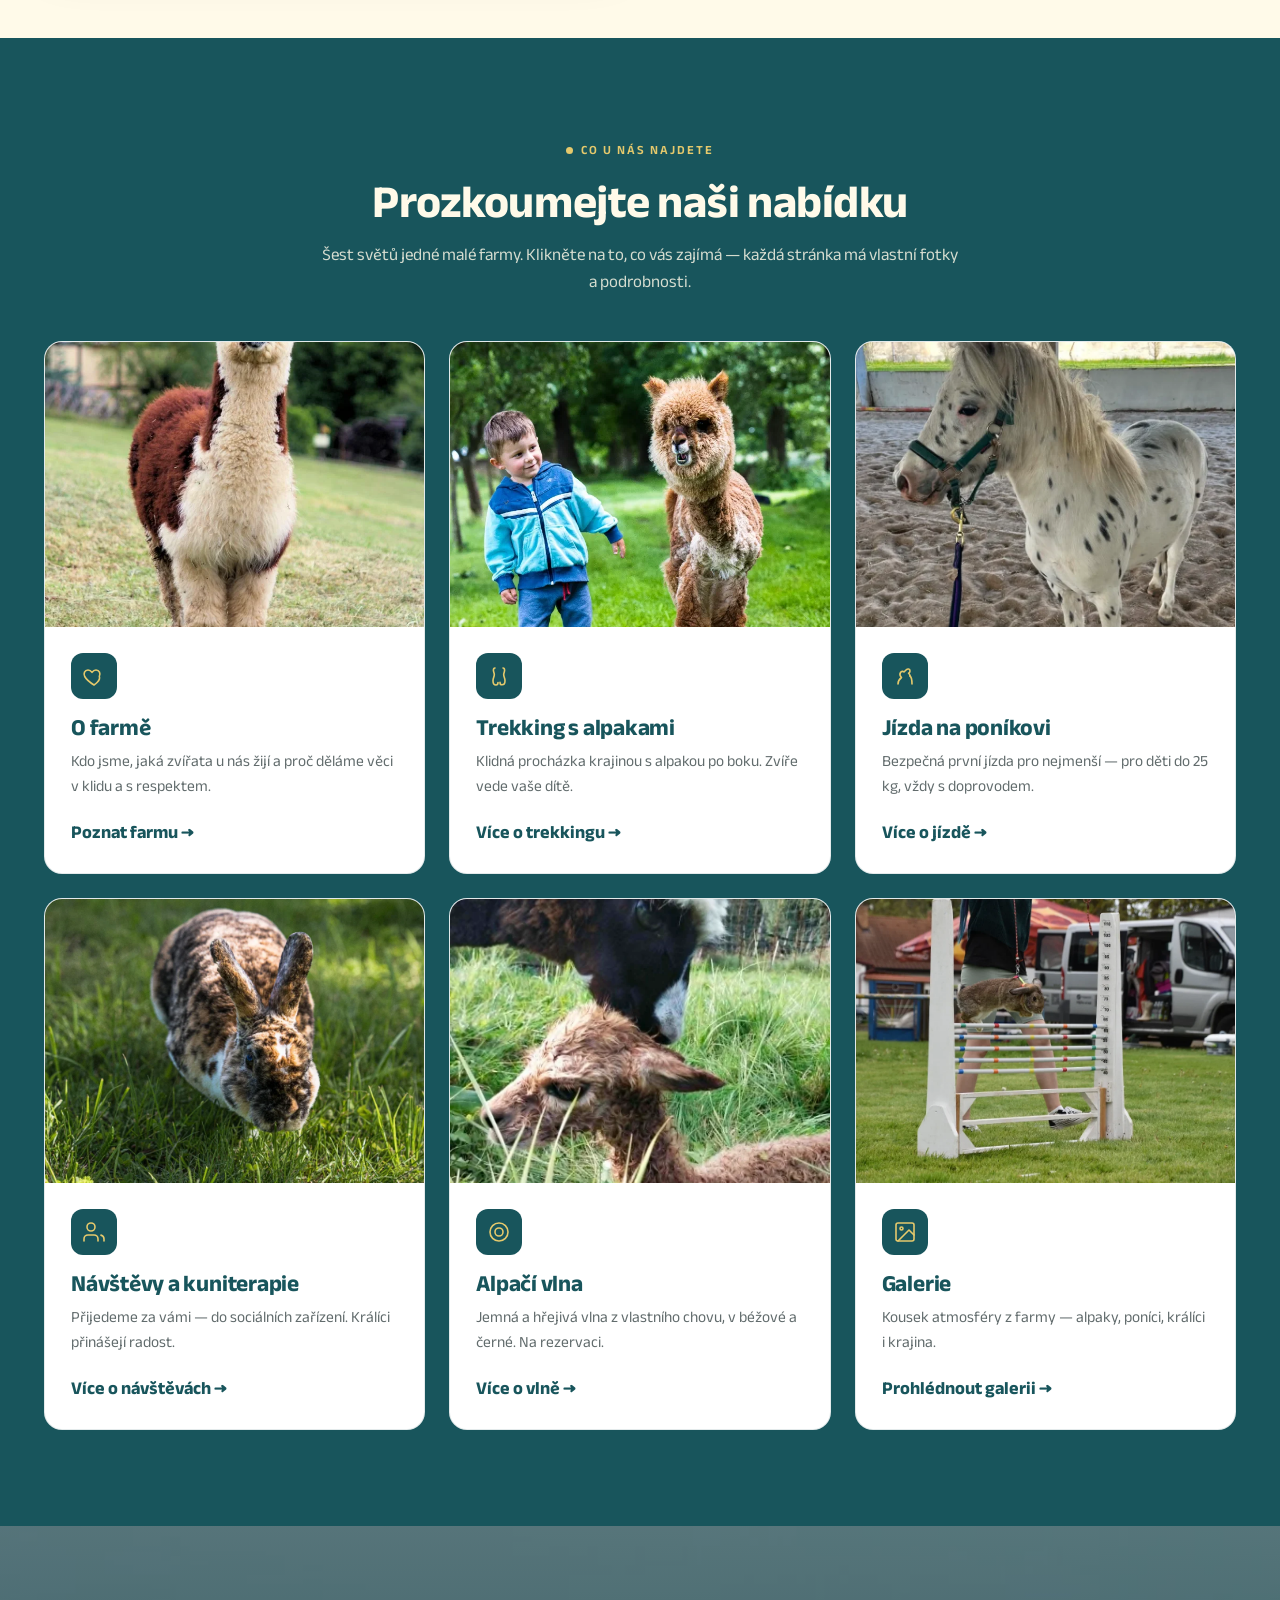
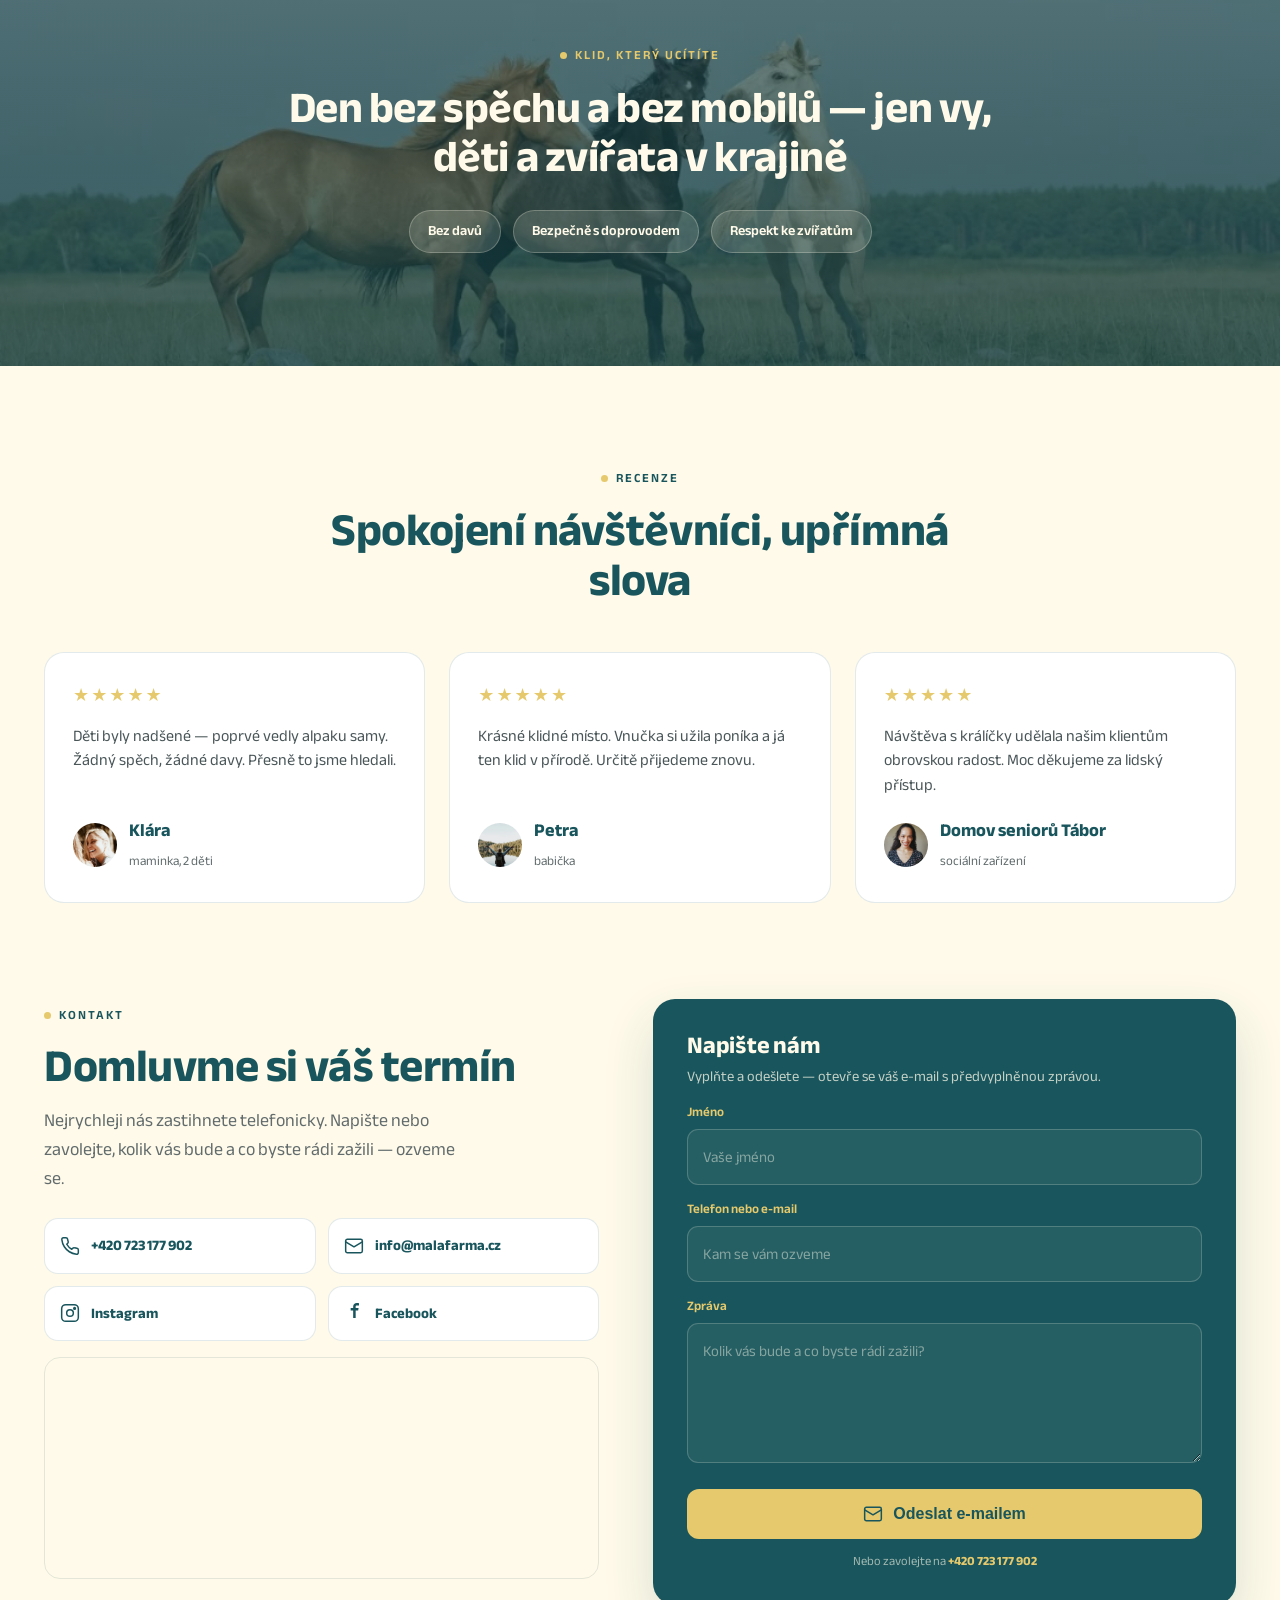
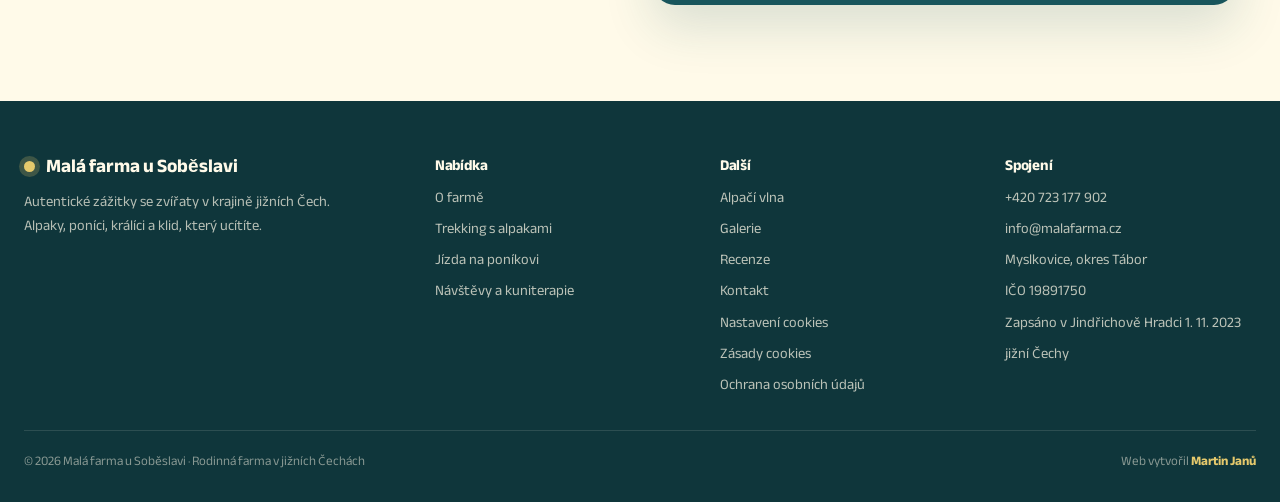
==== commit 90598187: "Add files via upload" ====
--- a/index.html
+++ b/index.html
@@ -21,7 +21,7 @@
 <meta property="og:type" content="website">
 <meta property="og:title" content="Malá farma u Soběslavi — alpaky, poníci a zážitky pro děti">
 <meta property="og:description" content="Trekking s alpakami, jízda na poníkovi a kuniterapie s králíky u Soběslavi (Myslkovice, jižní Čechy). Malé skupiny, zážitky pro děti. Domluvte termín telefonicky.">
-<meta property="og:image" content="images/alpaky-mala-farma-u-sobeslavi.jpg">
+<meta property="og:image" content="images/alpaky-mala-farma-u-sobeslavi.webp">
 <meta name="twitter:card" content="summary_large_image">
 <meta name="keywords" content="malá farma u Soběslavi, farma Soběslav, Myslkovice, alpaky, poníci, trekking s alpakami, zážitky pro děti, jižní Čechy, offline zážitky, kuniterapie, králíci">
 <meta property="og:url" content="https://www.malafarma.cz/">
@@ -44,7 +44,7 @@
   "url": "https://www.malafarma.cz/",
   "telephone": "+420723177902",
   "email": "info@malafarma.cz",
-  "image": "https://www.malafarma.cz/images/alpaky-mala-farma-u-sobeslavi.jpg",
+  "image": "https://www.malafarma.cz/images/alpaky-mala-farma-u-sobeslavi.webp",
   "priceRange": "$",
   "address": {
     "@type": "PostalAddress",
@@ -148,7 +148,7 @@
     <a href="alpaci-vlna.html">Alpačí vlna</a>
     <a href="galerie.html">Galerie</a>
     <a href="#kontakt">Kontakt</a>
-    <a class="btn btn-primary" href="tel:+420723177902">Domluvit termín · +420 723 177 902</a>
+    <a class="btn btn-primary mob-cta" href="tel:+420723177902">Domluvit termín</a>
   </nav>
 </header>
 
@@ -168,15 +168,15 @@
       </div>
       <div style="display:flex;align-items:center;gap:14px;margin-top:34px">
         <div style="display:flex">
-          <img src="images/avatar-maminka-1.jpg" alt="" style="width:38px;height:38px;border-radius:50%;border:2px solid var(--teal);margin-left:-8px;object-fit:cover">
-          <img src="images/avatar-babicka-1.jpg" alt="" style="width:38px;height:38px;border-radius:50%;border:2px solid var(--teal);margin-left:-8px;object-fit:cover">
-          <img src="images/avatar-maminka-2.jpg" alt="" style="width:38px;height:38px;border-radius:50%;border:2px solid var(--teal);margin-left:-8px;object-fit:cover">
+          <img src="images/avatar-maminka-1.webp" alt="" style="width:38px;height:38px;border-radius:50%;border:2px solid var(--teal);margin-left:-8px;object-fit:cover">
+          <img src="images/avatar-babicka-1.webp" alt="" style="width:38px;height:38px;border-radius:50%;border:2px solid var(--teal);margin-left:-8px;object-fit:cover">
+          <img src="images/avatar-maminka-2.webp" alt="" style="width:38px;height:38px;border-radius:50%;border:2px solid var(--teal);margin-left:-8px;object-fit:cover">
         </div>
         <div style="color:var(--cream)"><div style="font-weight:700;font-size:15px">Doporučují maminky i babičky</div><div style="font-size:13px;color:var(--gold)">★★★★★ autentický rodinný zážitek</div></div>
       </div>
     </div>
     <div class="hero-media">
-      <img src="images/alpaky-mala-farma-u-sobeslavi.jpg" alt="Alpaky na malé farmě u Soběslavi v jižních Čechách" width="800" height="1000">
+      <img src="images/alpaky-mala-farma-u-sobeslavi.webp" alt="Alpaky na malé farmě u Soběslavi v jižních Čechách" width="800" height="1000">
     </div>
   </div>
 </section>
@@ -195,7 +195,7 @@
 <!-- INTRO -->
 <section class="section cream">
   <div class="wrap split wide-left">
-    <div class="media" style="aspect-ratio:5/4"><img src="images/kralici-hop-mala-farma-u-sobeslavi.jpg" alt="Králičí hop na malé farmě u Soběslavi"></div>
+    <div class="media" style="aspect-ratio:5/4"><img src="images/kralici-hop-mala-farma-u-sobeslavi.webp" alt="Králičí hop na malé farmě u Soběslavi"></div>
     <div>
       <span class="eyebrow"><span class="dot"></span>Vítejte u nás</span>
       <h2 style="margin-top:14px">Rodinná farma, kde má každý dost prostoru</h2>
@@ -217,7 +217,7 @@
     <div class="grid grid-3">
 
       <a class="link-card" href="o-farme.html">
-        <div class="media"><img src="images/trekking-s-alpakami-jizni-cechy.jpg" alt="Alpaky na pastvině v přírodě jižních Čech u Soběslavi"></div>
+        <div class="media"><img src="images/trekking-s-alpakami-jizni-cechy.webp" alt="Alpaky na pastvině v přírodě jižních Čech u Soběslavi"></div>
         <div class="body">
           <span class="icon-badge"><svg width="24" height="24" viewBox="0 0 24 24" fill="none" stroke="#E5C96C" stroke-width="1.6" stroke-linecap="round" stroke-linejoin="round"><path d="M12 21s-7-4.4-9.3-8.5C1.2 9.6 2.6 6 6 6c2 0 3.2 1.2 4 2.4C10.8 7.2 12 6 14 6c3.4 0 4.8 3.6 3.3 6.5C19 16.6 12 21 12 21Z"/></svg></span>
           <h3>O farmě</h3>
@@ -282,7 +282,7 @@
 
 <!-- BAND -->
 <section class="band">
-  <img src="images/bezpecne-zazitky-se-zviraty.jpg" alt="Klidný den v přírodě se zvířaty na farmě u Soběslavi">
+  <img src="images/bezpecne-zazitky-se-zviraty.webp" alt="Klidný den v přírodě se zvířaty na farmě u Soběslavi">
   <div class="veil"></div>
   <div class="inner">
     <span class="eyebrow light"><span class="dot"></span>Klid, který ucítíte</span>
@@ -306,17 +306,17 @@
       <figure class="review">
         <div class="stars">★★★★★</div>
         <blockquote>Děti byly nadšené — poprvé vedly alpaku samy. Žádný spěch, žádné davy. Přesně to jsme hledali.</blockquote>
-        <figcaption><img src="images/avatar-maminka-1.jpg" alt=""><span><span class="who">Klára</span><br><span class="role">maminka, 2 děti</span></span></figcaption>
+        <figcaption><img src="images/avatar-maminka-1.webp" alt=""><span><span class="who">Klára</span><br><span class="role">maminka, 2 děti</span></span></figcaption>
       </figure>
       <figure class="review">
         <div class="stars">★★★★★</div>
         <blockquote>Krásné klidné místo. Vnučka si užila poníka a já ten klid v přírodě. Určitě přijedeme znovu.</blockquote>
-        <figcaption><img src="images/avatar-babicka-1.jpg" alt=""><span><span class="who">Petra</span><br><span class="role">babička</span></span></figcaption>
+        <figcaption><img src="images/avatar-babicka-1.webp" alt=""><span><span class="who">Petra</span><br><span class="role">babička</span></span></figcaption>
       </figure>
       <figure class="review">
         <div class="stars">★★★★★</div>
         <blockquote>Návštěva s králíčky udělala našim klientům obrovskou radost. Moc děkujeme za lidský přístup.</blockquote>
-        <figcaption><img src="images/avatar-maminka-2.jpg" alt=""><span><span class="who">Domov seniorů Tábor</span><br><span class="role">sociální zařízení</span></span></figcaption>
+        <figcaption><img src="images/avatar-maminka-2.webp" alt=""><span><span class="who">Domov seniorů Tábor</span><br><span class="role">sociální zařízení</span></span></figcaption>
       </figure>
     </div>
   </div>
--- a/styles.css
+++ b/styles.css
@@ -55,11 +55,13 @@
 .head-actions{display:flex;align-items:center;gap:10px}
 .burger{display:none;align-items:center;justify-content:center;width:44px;height:44px;border-radius:11px;border:1px solid rgba(255,250,233,.28);background:transparent;color:var(--cream)}
 .burger.open{background:var(--gold);color:var(--teal);border-color:var(--gold)}
-.mobile-nav{display:none;flex-direction:column;padding:6px 24px 18px;border-top:1px solid rgba(255,250,233,.12)}
+.mobile-nav{display:none;flex-direction:column;padding:6px 24px 28px;border-top:1px solid rgba(255,250,233,.12);max-height:calc(100dvh - 66px);overflow-y:auto;-webkit-overflow-scrolling:touch;overscroll-behavior:contain}
 .mobile-nav.show{display:flex}
 .mobile-nav a{color:var(--cream);font-weight:600;padding:12px 4px;border-bottom:1px solid rgba(255,250,233,.08)}
 .mobile-nav a.active{color:var(--gold)}
 .mobile-nav .btn{margin-top:14px;justify-content:center}
+.mobile-nav .mob-cta{background:var(--teal-dark);color:var(--cream)}
+.mobile-nav .mob-cta:hover{background:var(--teal-dark);color:var(--gold);box-shadow:0 0 0 2px var(--gold)}
 
 /* Page hero */
 .hero{background:var(--teal);color:var(--cream)}
